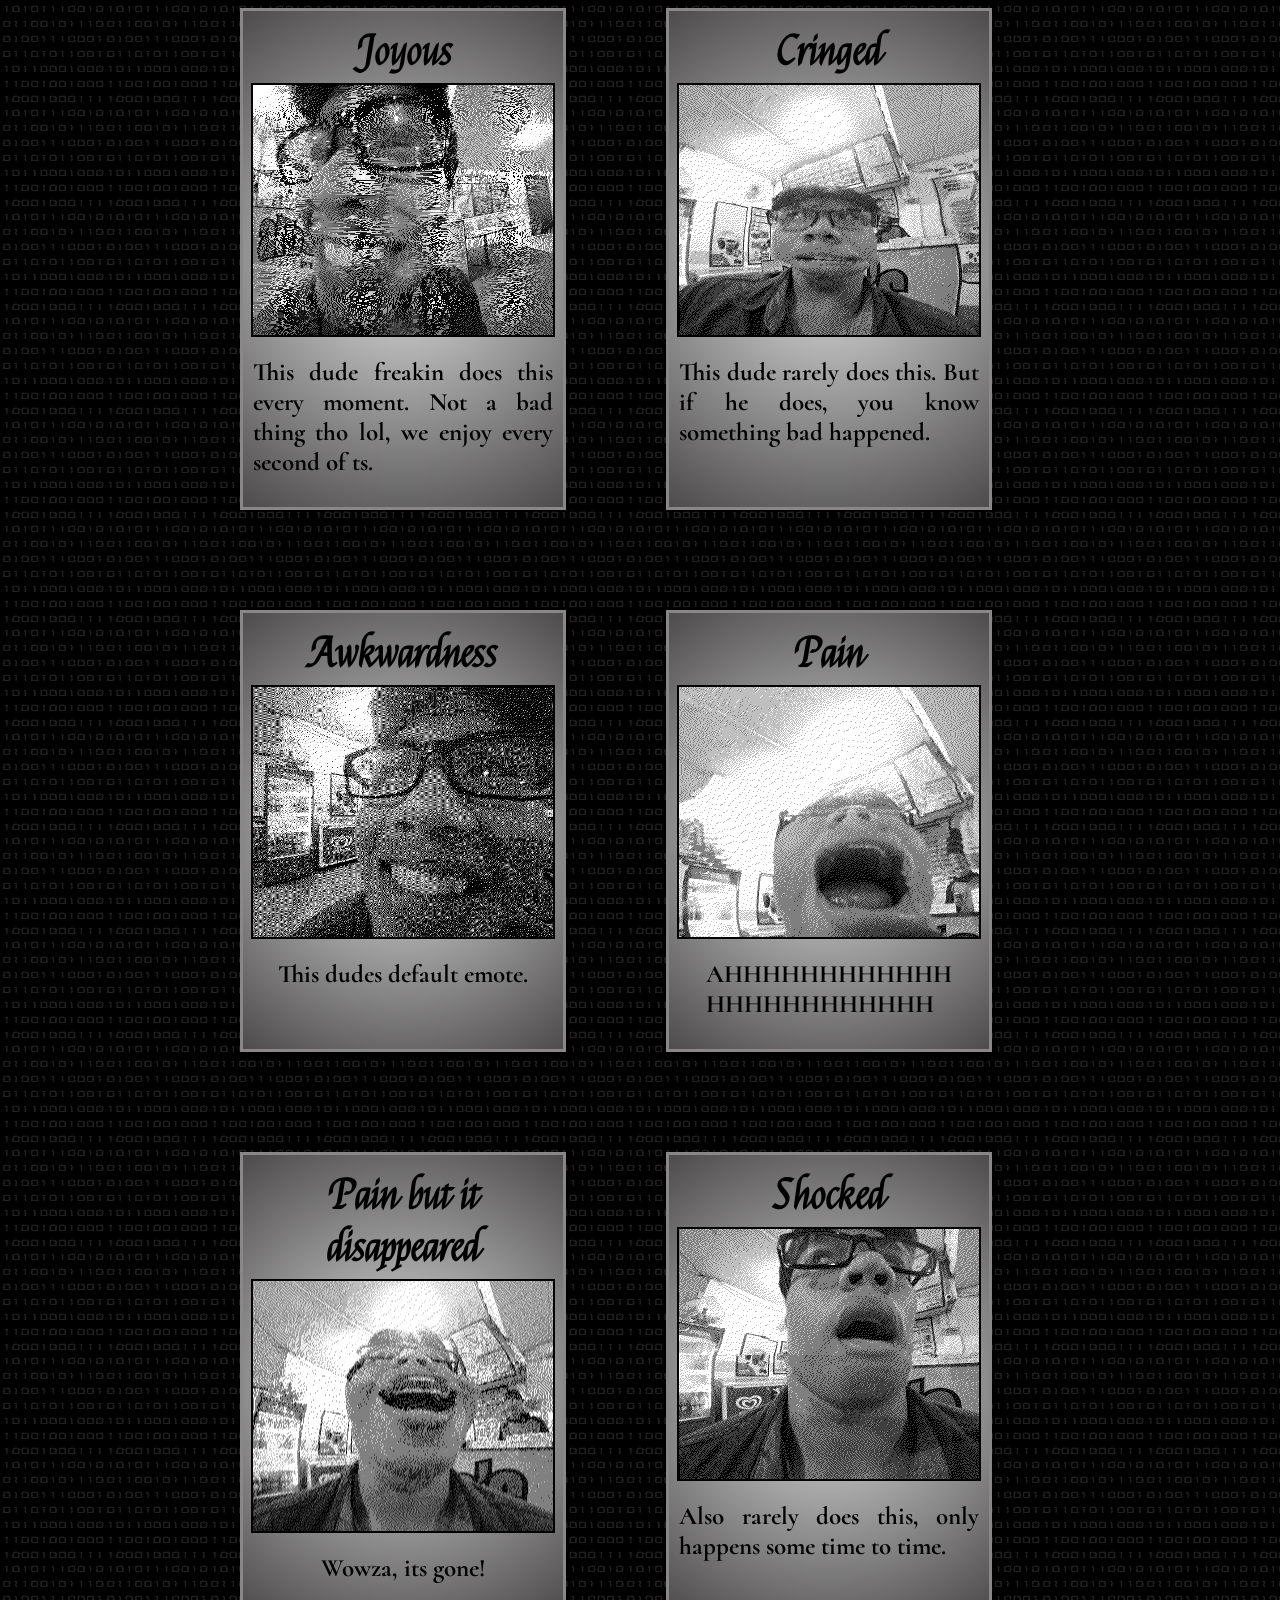
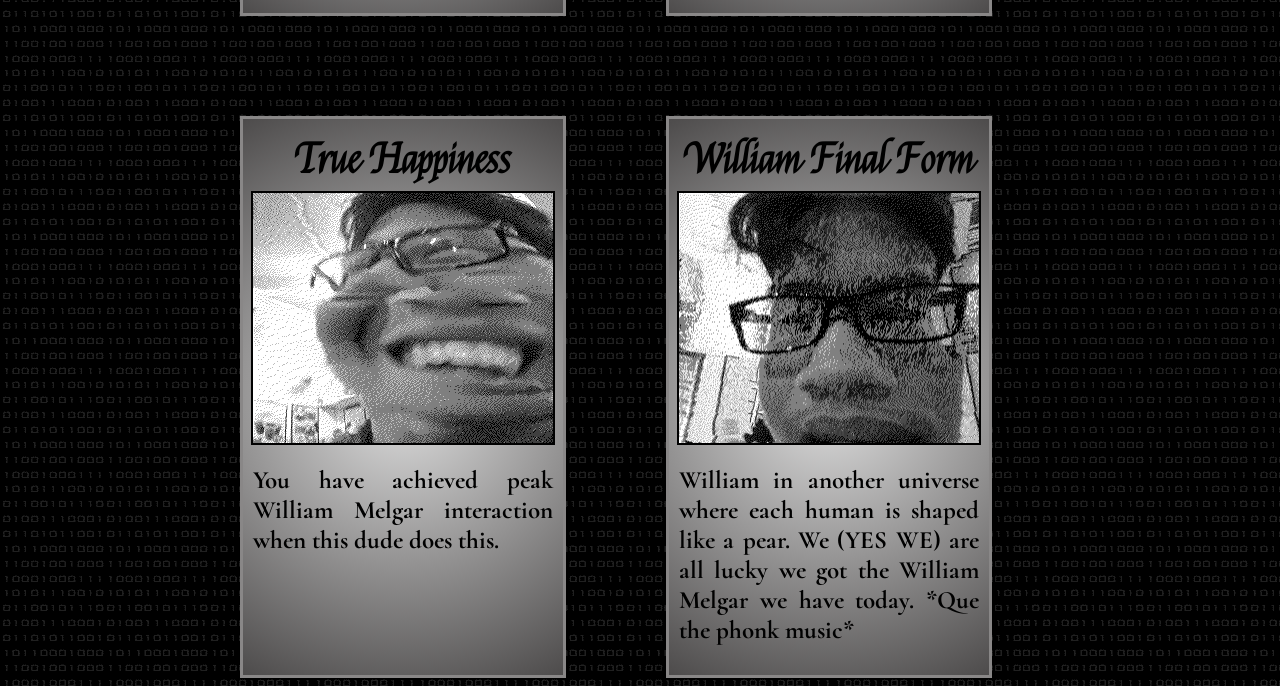
==== index.html @ f0c34f6b "Add files via upload" ====
<!DOCTYPE html>
<html lang="en">

<head>
    <meta charset="UTF-8">
    <meta name="viewport" content="width=device-width, initial-scale=1.0">
    <link rel="stylesheet" href="style.css">
    <title>Emotions</title>
    <link rel="preconnect" href="https://fonts.googleapis.com">
    <link rel="preconnect" href="https://fonts.gstatic.com" crossorigin>

    <!--Fonts-->
    <link
        href="https://fonts.googleapis.com/css2?family=Cormorant:ital,wght@0,300..700;1,300..700&family=Felipa&display=swap"
        rel="stylesheet">
</head>

<body class="emotions">
    <div class="emotions-wrap">
        <section class="joyous">
            <h2>Joyous</h2>
            <img src="images/Joyous.png">
            <p>This dude freakin does this every moment. Not a bad thing tho lol, we enjoy every second of ts.</p>
        </section>
        <section class="cringed">
            <h2>Cringed</h2>
            <img src="images/Cringed.png">
            <p>This dude rarely does this. But if he does, you know something bad happened.</p>
        </section>
        <section class="awkwardness">
            <h2>Awkwardness</h2>
            <img src="images/Awkwardness.png">
            <p>This dudes default emote.</p>
        </section>
        <section class="pain">
            <h2>Pain</h2>
            <img src="images/Pain.png">
            <p>AHHHHHHHHHHHH<br>HHHHHHHHHHHH</p>
        </section>
        <section class="pain-but-it-disappeared">
            <h2>Pain but it disappeared</h2>
            <img src="images/Pain-but-it-disappeared.png">
            <p>Wowza, its gone!</p>
        </section>
        <section class="shocked">
            <h2>Shocked</h2>
            <img src="images/Shocked.png">
            <p>Also rarely does this, only happens some time to time.</p>
        </section>
        <section class="true-happiness">
            <h2>True Happiness</h2>
            <img src="images/True-Happiness.png">
            <p>You have achieved peak William Melgar interaction when this dude does this.</p>
        </section>
        <section class="william-final-form">
            <h2>William Final Form</h2>
            <img src="images/William-Final-Form.png">
            <p>William in another universe where each human is shaped like a pear. We (YES WE) are all lucky we got the
                William Melgar we have today. *Que the phonk music*</p>
        </section>
    </div>
</body>
<script src="script.js"></script>

</html>
---- style.css ----
/*Body*/
.emotions,
.landing {
    display: flex;
    align-items: center;
    justify-content: center;
    background-image: url(images/num.gif);
}

.landing {
    text-align: center;
}

.landing h1 {
    font-family: "Felipa";
    margin: 0;
}


/*Grey Container*/
section {
    display: flex;
    flex-direction: column;
    align-items: center;
    background: #e0e0e0;
    background: radial-gradient(circle, rgba(224, 224, 224, 1) 0%, rgba(77, 75, 75, 1) 100%);
    padding: 10px;
    align-self: stretch;
    max-width: 300px;
    border: 3px solid rgb(137, 135, 135);
    transition: transform 0.2s;
}

/*Landing Page*/
.landing-section {
    margin-top: 260px;
}

a img {
    margin-top: 10px;
    display: block;
    width: 90px;
    height: 30px
}





/*Emotions Page*/
.emotions-wrap {
    display: flex;
    flex-direction: column;
    align-items: center;
    gap: 100px;
    width: 100%;
    max-width: 300px;
}



.emotions-wrap section:hover {
    transform: scale(1.01);
}

.emotions-wrap section:active {
    transform: scale(0.95);
}

.joyous h2,
.cringed h2,
.awkwardness h2,
.pain h2,
.pain-but-it-disappeared h2,
.shocked h2,
.true-happiness h2,
.william-final-form h2 {
    font-size: 40px;
    font-family: "Felipa";
    text-align: center;
    margin: 5px;
}

.joyous p,
.cringed p,
.awkwardness p,
.pain p,
.pain-but-it-disappeared p,
.shocked p,
.true-happiness p,
.william-final-form p {
    font-size: 25px;
    font-weight: 700;
    font-family: "Cormorant";
    margin-block: 20px;
    text-align: justify;
}

img {
    width: 100%;
    height: 250px;
    object-fit: cover;
    border: 2px solid black;
}

@media (min-width: 800px) {
    .emotions-wrap {
        flex-direction: row;
        flex-wrap: wrap;
        max-width: 800px;
    }

    section {
        width: 300px;
    }
}
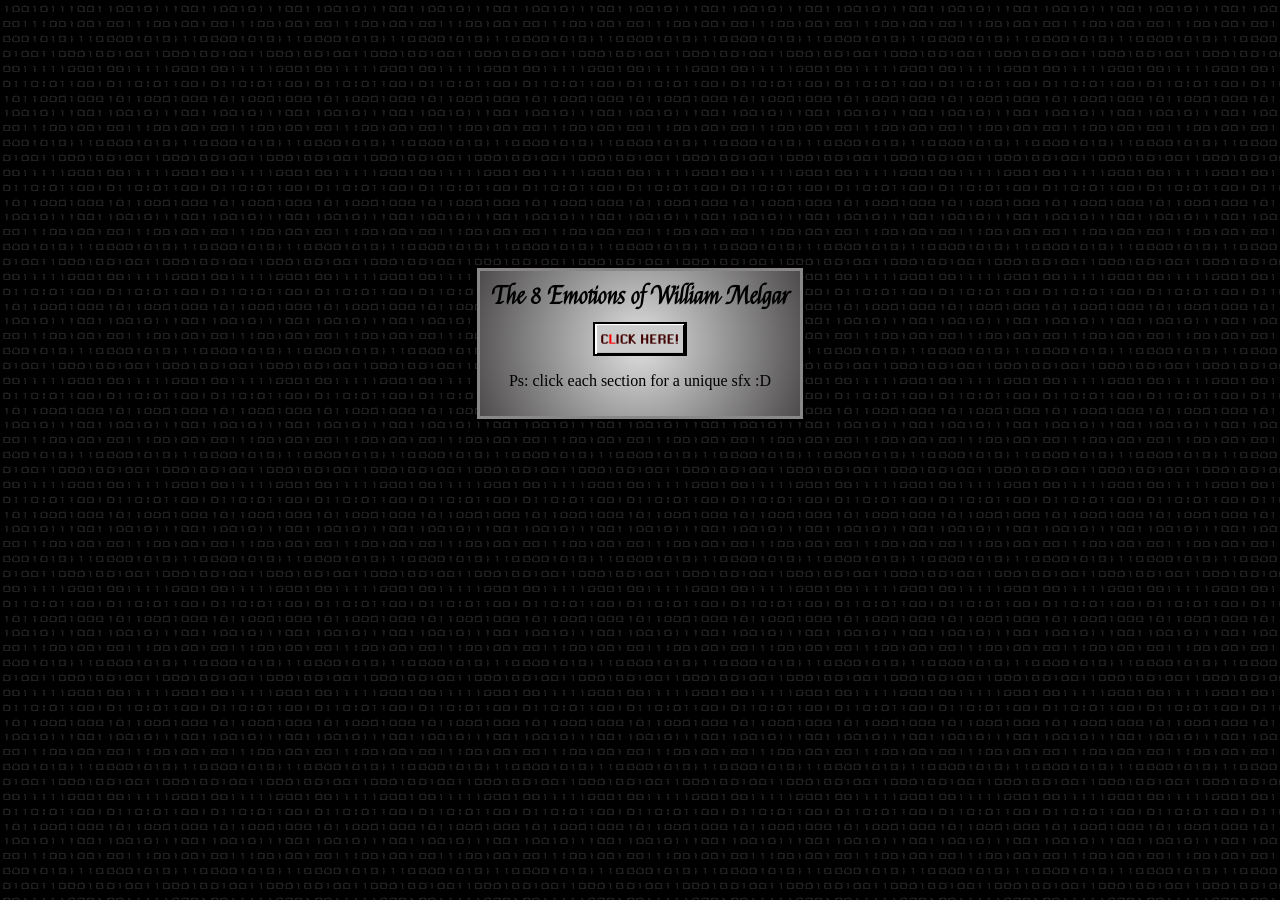
==== commit 9dab45fe: "Rename landing.html to index.html" ====
--- a/index.html
+++ b/index.html
@@ -4,8 +4,8 @@
 <head>
     <meta charset="UTF-8">
     <meta name="viewport" content="width=device-width, initial-scale=1.0">
+    <title>8 Emotions of William Melgar</title>
     <link rel="stylesheet" href="style.css">
-    <title>Emotions</title>
     <link rel="preconnect" href="https://fonts.googleapis.com">
     <link rel="preconnect" href="https://fonts.gstatic.com" crossorigin>
 
@@ -15,51 +15,15 @@
         rel="stylesheet">
 </head>
 
-<body class="emotions">
-    <div class="emotions-wrap">
-        <section class="joyous">
-            <h2>Joyous</h2>
-            <img src="images/Joyous.png">
-            <p>This dude freakin does this every moment. Not a bad thing tho lol, we enjoy every second of ts.</p>
-        </section>
-        <section class="cringed">
-            <h2>Cringed</h2>
-            <img src="images/Cringed.png">
-            <p>This dude rarely does this. But if he does, you know something bad happened.</p>
-        </section>
-        <section class="awkwardness">
-            <h2>Awkwardness</h2>
-            <img src="images/Awkwardness.png">
-            <p>This dudes default emote.</p>
-        </section>
-        <section class="pain">
-            <h2>Pain</h2>
-            <img src="images/Pain.png">
-            <p>AHHHHHHHHHHHH<br>HHHHHHHHHHHH</p>
-        </section>
-        <section class="pain-but-it-disappeared">
-            <h2>Pain but it disappeared</h2>
-            <img src="images/Pain-but-it-disappeared.png">
-            <p>Wowza, its gone!</p>
-        </section>
-        <section class="shocked">
-            <h2>Shocked</h2>
-            <img src="images/Shocked.png">
-            <p>Also rarely does this, only happens some time to time.</p>
-        </section>
-        <section class="true-happiness">
-            <h2>True Happiness</h2>
-            <img src="images/True-Happiness.png">
-            <p>You have achieved peak William Melgar interaction when this dude does this.</p>
-        </section>
-        <section class="william-final-form">
-            <h2>William Final Form</h2>
-            <img src="images/William-Final-Form.png">
-            <p>William in another universe where each human is shaped like a pear. We (YES WE) are all lucky we got the
-                William Melgar we have today. *Que the phonk music*</p>
-        </section>
-    </div>
+<body class="landing">
+    <section class="landing-section">
+        <h1>The 8 Emotions of William Melgar</h1>
+        <a href="index.html">
+            <img src="buttons/click-here.gif">
+        </a>
+        <p>Ps: click each section for a unique sfx :D</p>
+    </section>
+
 </body>
-<script src="script.js"></script>
 
-</html>+</html>
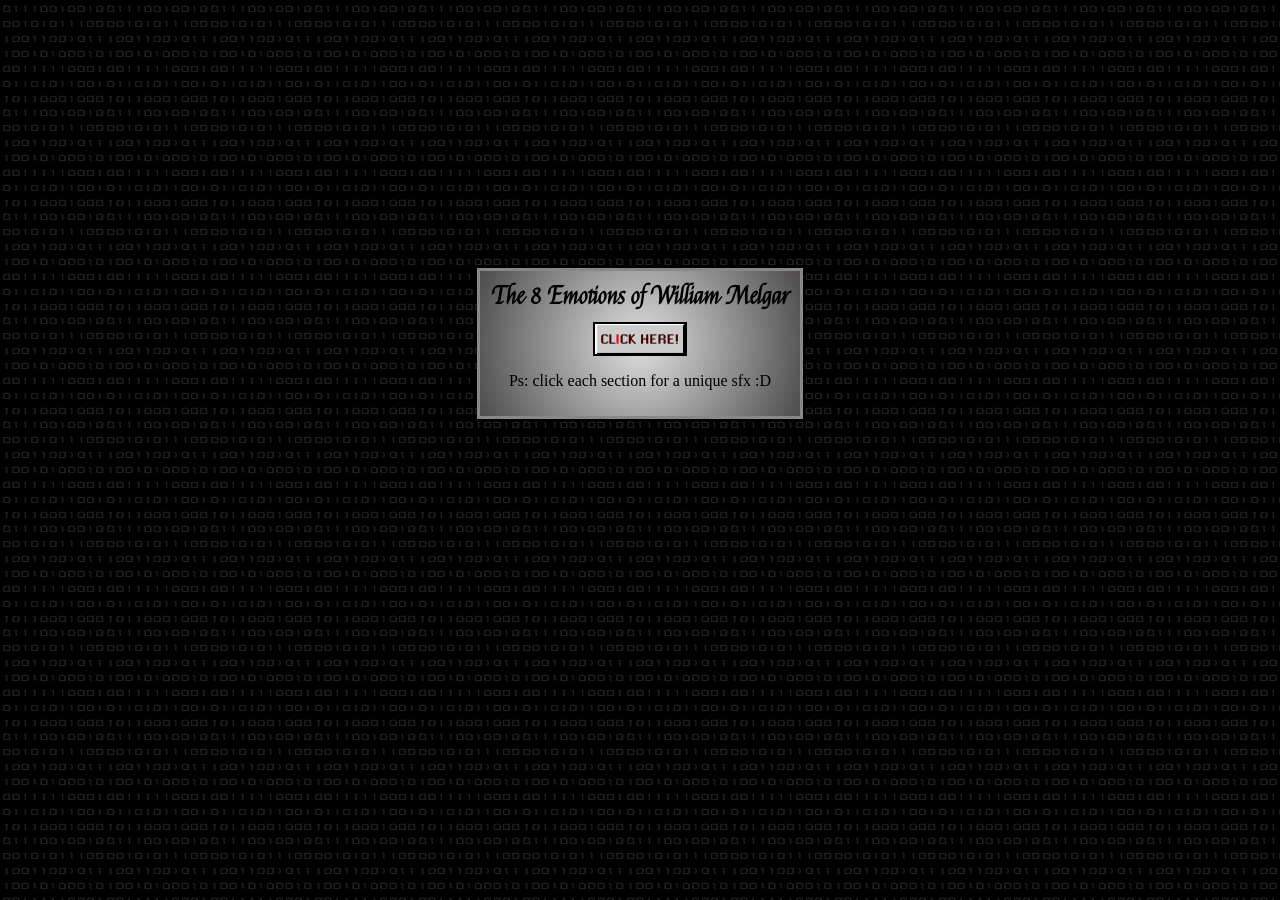
==== commit 94a59d93: "Add meta description to index.html Added a meta description for the project." ====
--- a/index.html
+++ b/index.html
@@ -6,6 +6,9 @@
     <meta name="viewport" content="width=device-width, initial-scale=1.0">
     <title>8 Emotions of William Melgar</title>
     <link rel="stylesheet" href="style.css">
+    <meta name="description" content="A candid visual archive documenting the 
+        8 emotional states of William Melgar, captured through spontaneous 
+        photography and presented as an interactive research exhibit.">
     <link rel="preconnect" href="https://fonts.googleapis.com">
     <link rel="preconnect" href="https://fonts.gstatic.com" crossorigin>
 
@@ -18,7 +21,7 @@
 <body class="landing">
     <section class="landing-section">
         <h1>The 8 Emotions of William Melgar</h1>
-        <a href="index.html">
+        <a href="emotions.html">
             <img src="buttons/click-here.gif">
         </a>
         <p>Ps: click each section for a unique sfx :D</p>
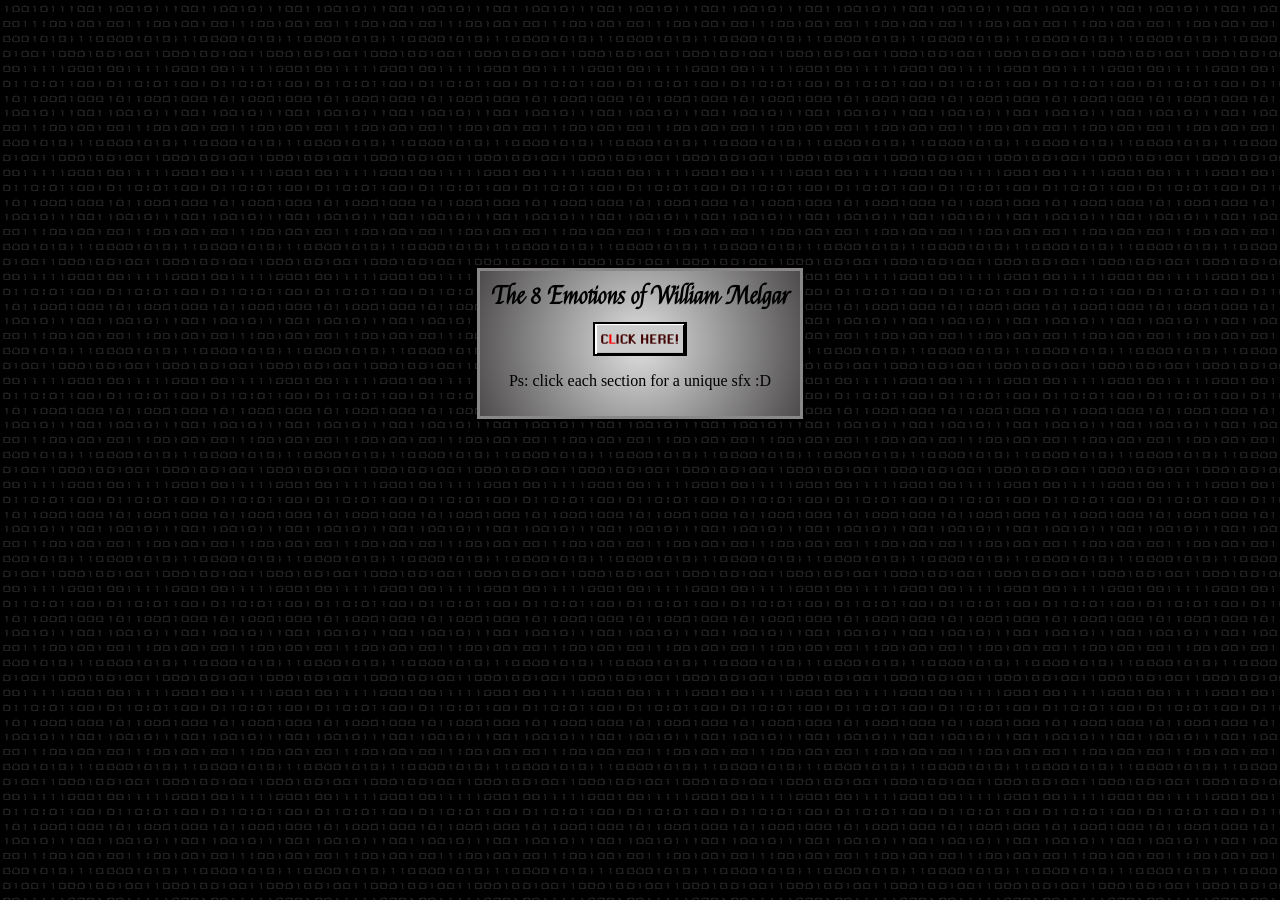
==== commit df9a1a2d: "Add Google site verification to index.html Added Google site verification meta tag to the head secti" ====
--- a/index.html
+++ b/index.html
@@ -6,6 +6,7 @@
     <meta name="viewport" content="width=device-width, initial-scale=1.0">
     <title>8 Emotions of William Melgar</title>
     <link rel="stylesheet" href="style.css">
+    <meta name="google-site-verification" content="S0cFrFLwA-q6_unblIvK2jX8p0u8n2Nt1mZYsv1JPVA" />
     <meta name="description" content="A candid visual archive documenting the 
         8 emotional states of William Melgar, captured through spontaneous 
         photography and presented as an interactive research exhibit.">
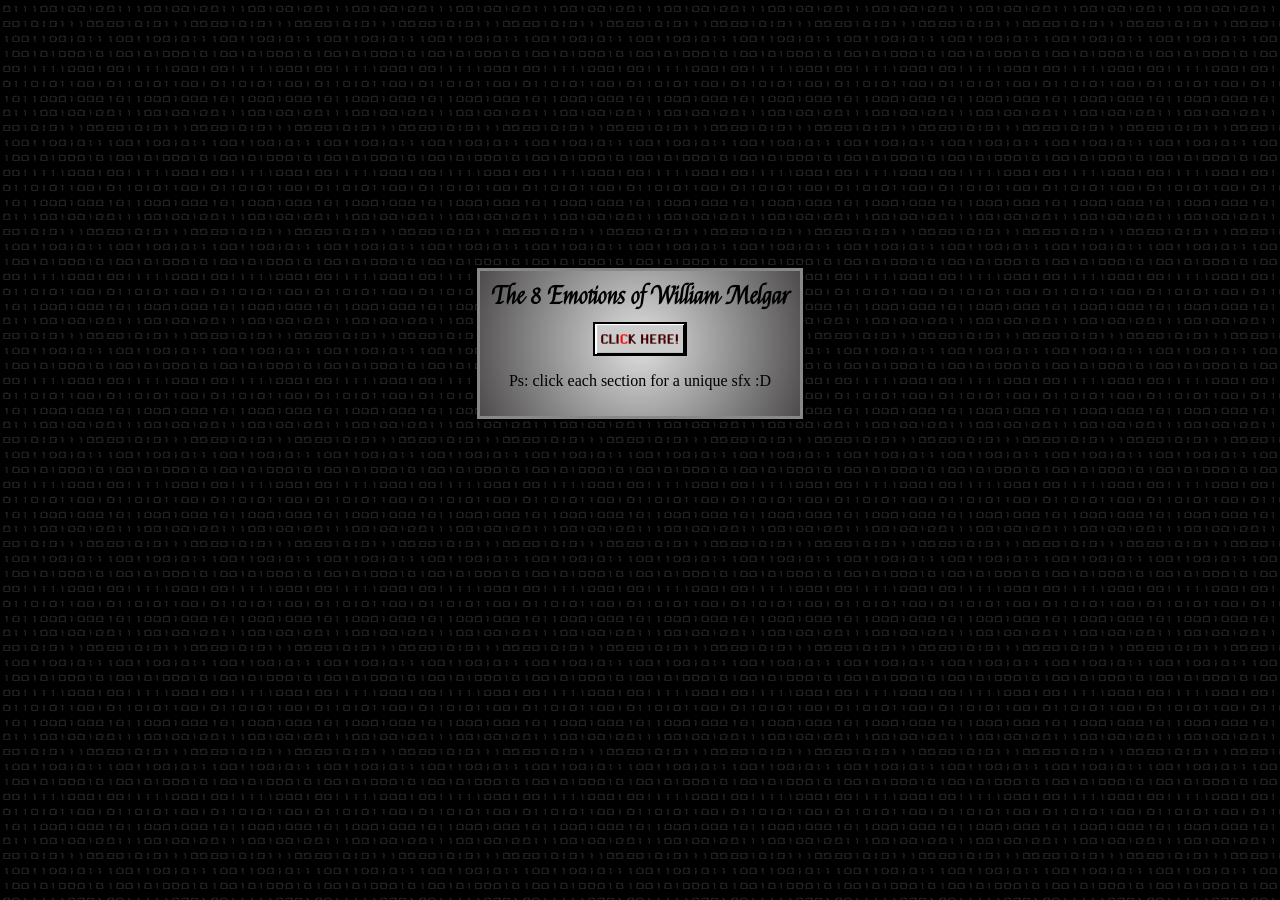
==== commit 423c17bd: "Update index.html" ====
--- a/index.html
+++ b/index.html
@@ -7,6 +7,7 @@
     <title>8 Emotions of William Melgar</title>
     <link rel="stylesheet" href="style.css">
     <meta name="google-site-verification" content="S0cFrFLwA-q6_unblIvK2jX8p0u8n2Nt1mZYsv1JPVA" />
+    <link rel="icon" href="images/dog.gif">
     <meta name="description" content="A candid visual archive documenting the 
         8 emotional states of William Melgar, captured through spontaneous 
         photography and presented as an interactive research exhibit.">
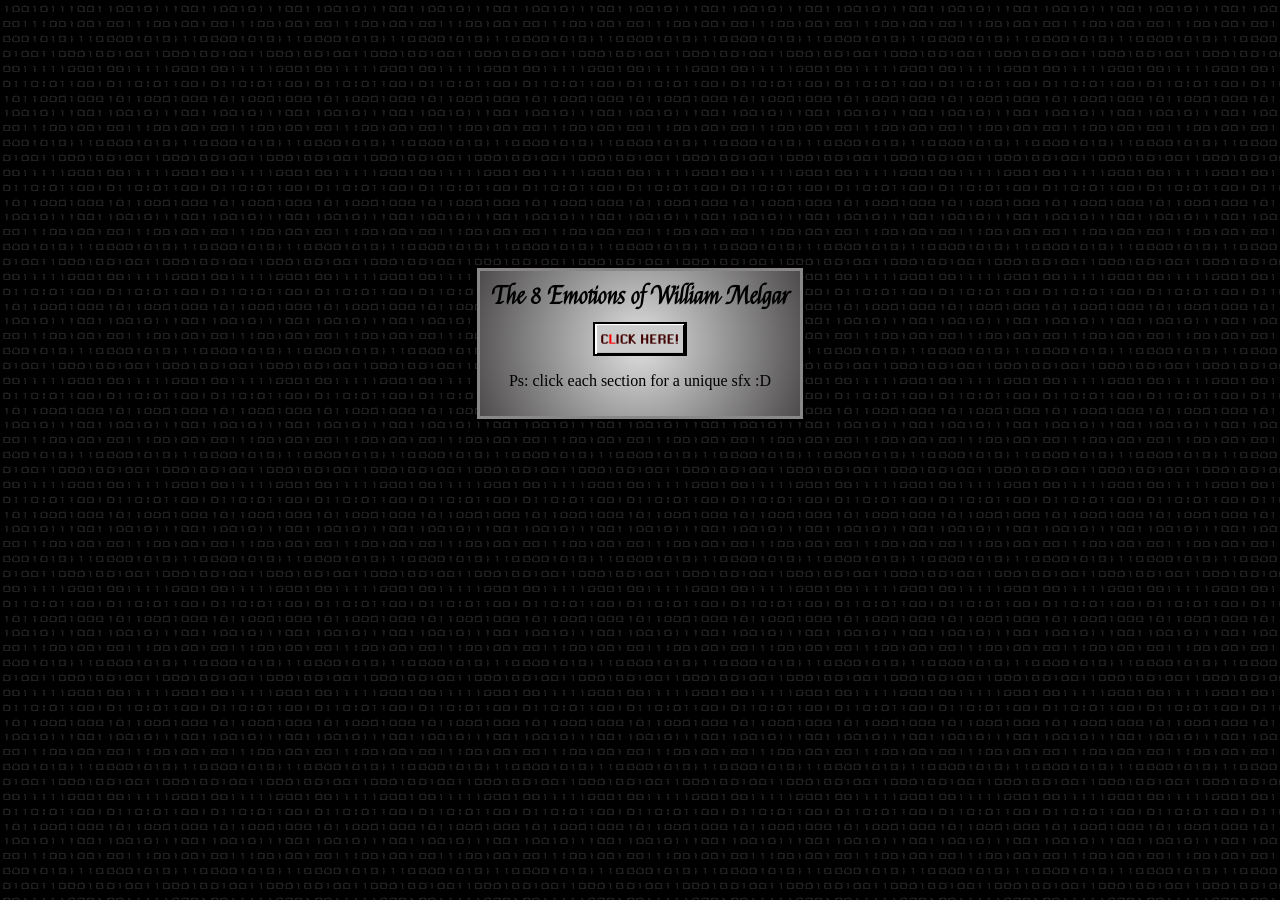
==== commit f09ec2ef: "Revise description in index.html Updated the description meta tag to better reflect the content." ====
--- a/index.html
+++ b/index.html
@@ -8,9 +8,9 @@
     <link rel="stylesheet" href="style.css">
     <meta name="google-site-verification" content="S0cFrFLwA-q6_unblIvK2jX8p0u8n2Nt1mZYsv1JPVA" />
     <link rel="icon" href="images/dog.gif">
-    <meta name="description" content="A candid visual archive documenting the 
-        8 emotional states of William Melgar, captured through spontaneous 
-        photography and presented as an interactive research exhibit.">
+    <meta name="description" content="A candid photo collection of William Melgar's 8 
+        signature emotional states — from his default awkwardness to peak 
+        true happiness. Click each one for a surprise.">
     <link rel="preconnect" href="https://fonts.googleapis.com">
     <link rel="preconnect" href="https://fonts.gstatic.com" crossorigin>
 
